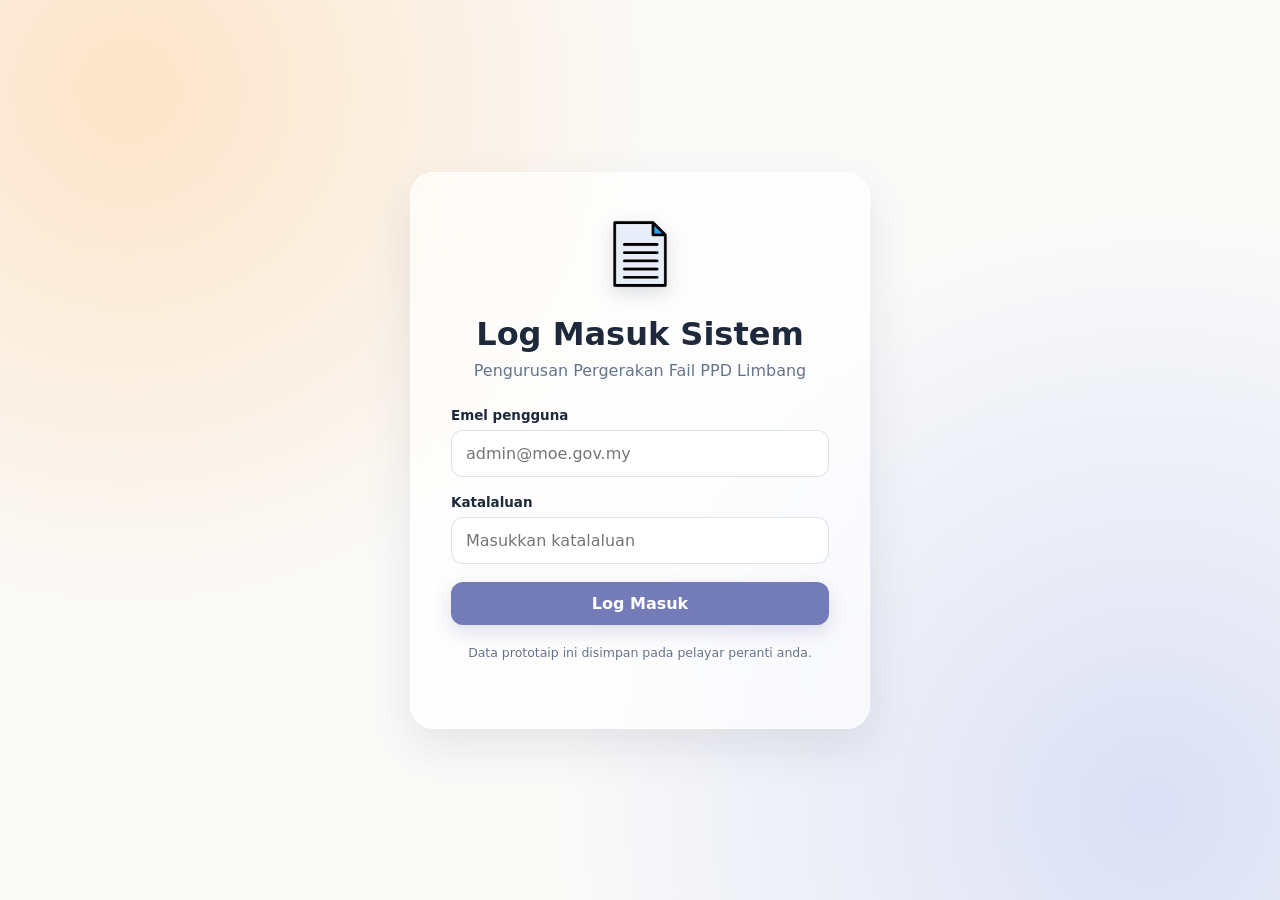
==== index.html @ 51ca685b "Prepare MyFailPro for Supabase and Netlify" ====
<!doctype html>
<html lang="ms">
<head>
  <meta charset="utf-8">
  <meta name="viewport" content="width=device-width,initial-scale=1">
  <meta http-equiv="refresh" content="0;url=MyFailPro.html">
  <title>MyFailPro</title>
  <link rel="canonical" href="MyFailPro.html">
</head>
<body>
  <p>Membuka <a href="MyFailPro.html">MyFailPro</a>…</p>
</body>
</html>
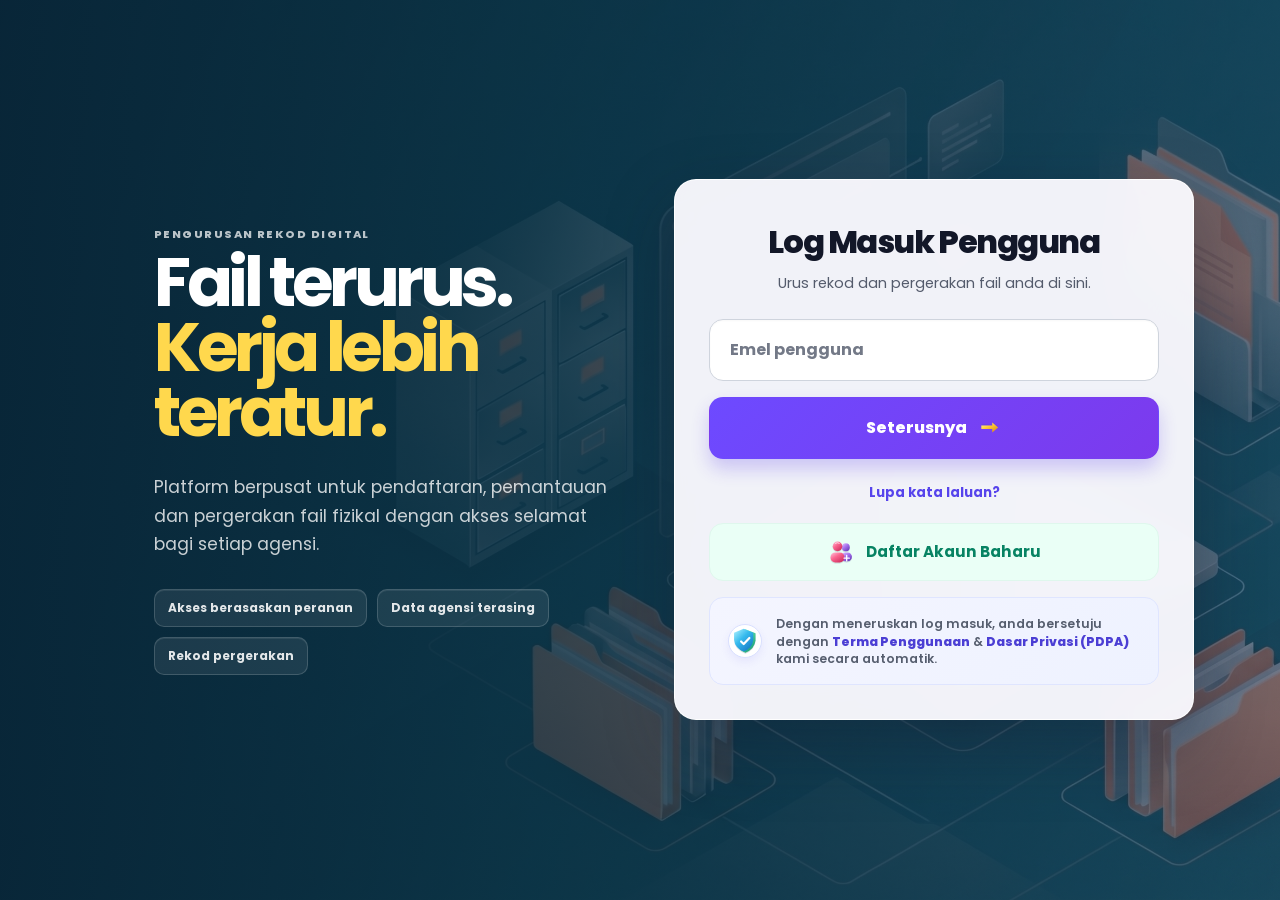
==== commit b2c58e3d: "Refresh cached assets for profile crop" ====
--- a/index.html
+++ b/index.html
@@ -8,6 +8,6 @@
   <link rel="canonical" href="MyFailPro.html">
 </head>
 <body>
-  <p>Membuka <a href="MyFailPro.html">MyFailPro</a>…</p>
+  <p>Membuka <a href="MyFailPro.html">MyFailPro</a>â€¦</p>
 </body>
 </html>
